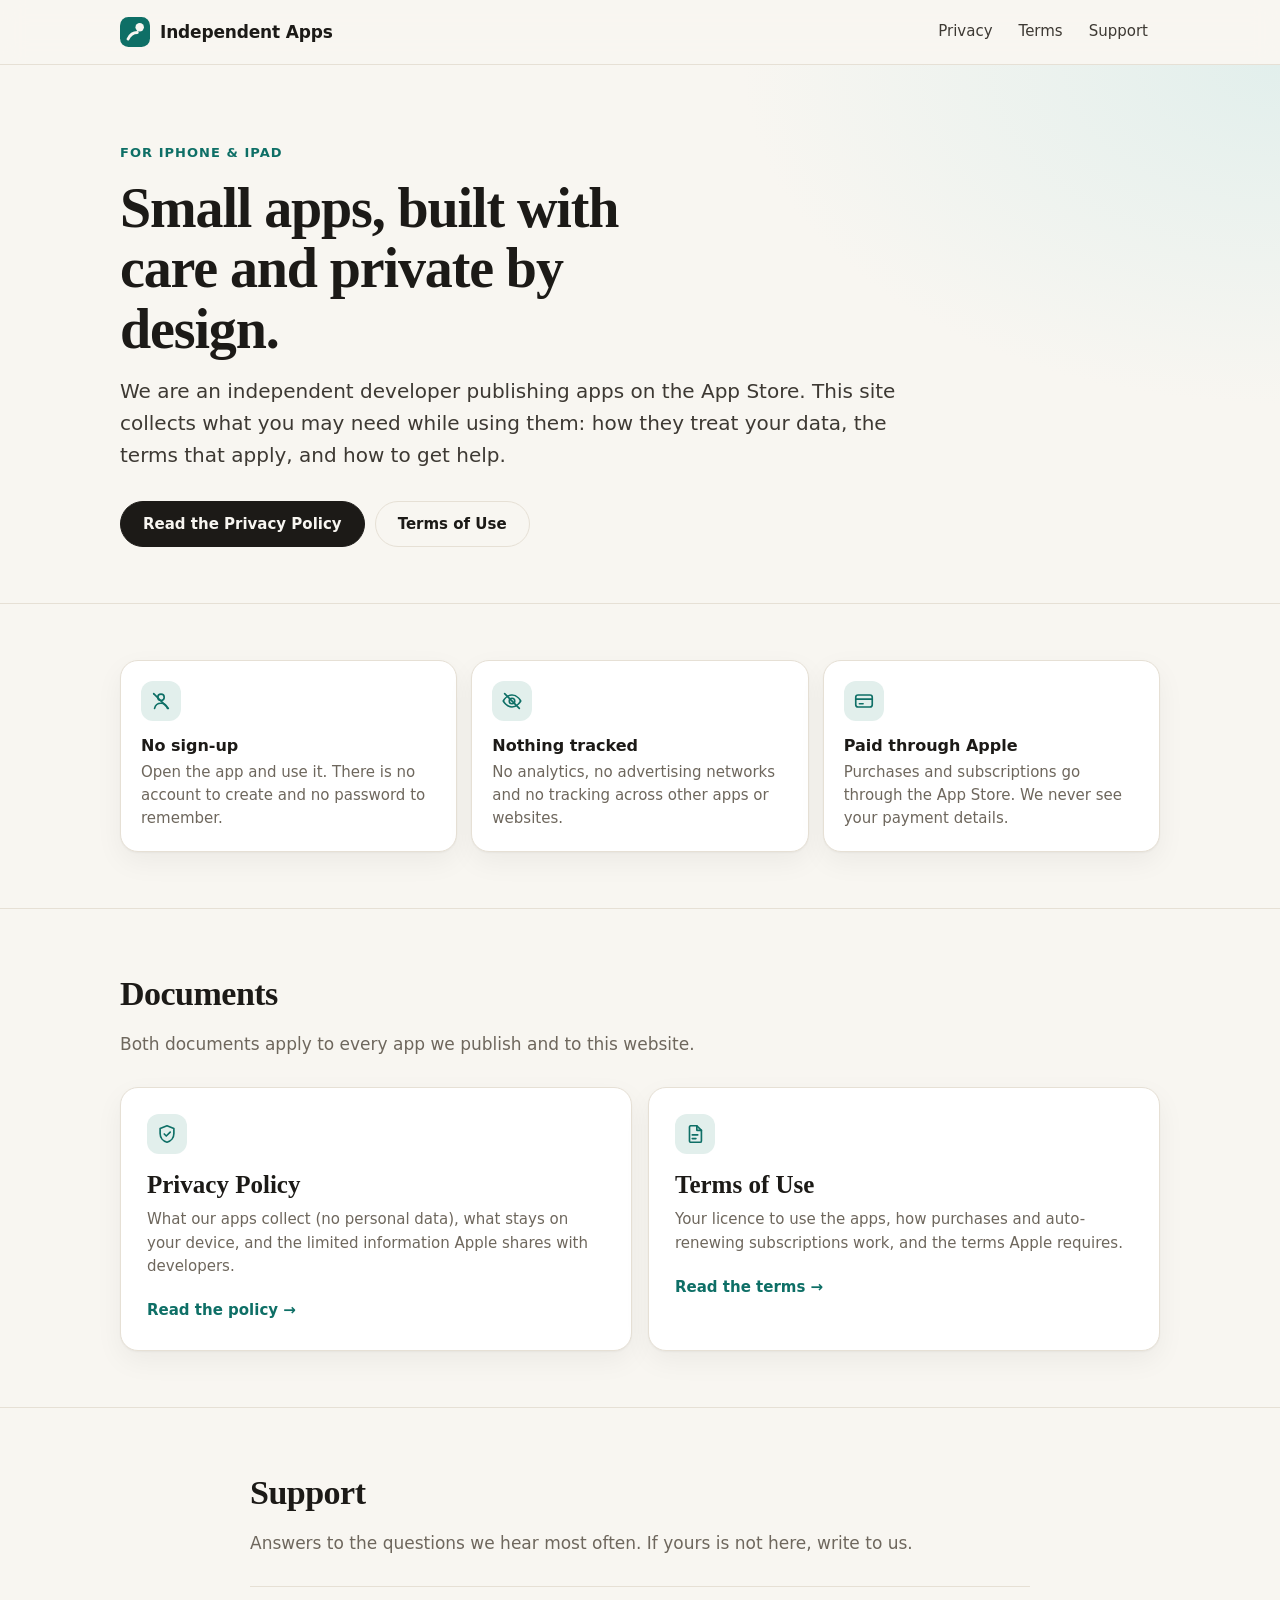
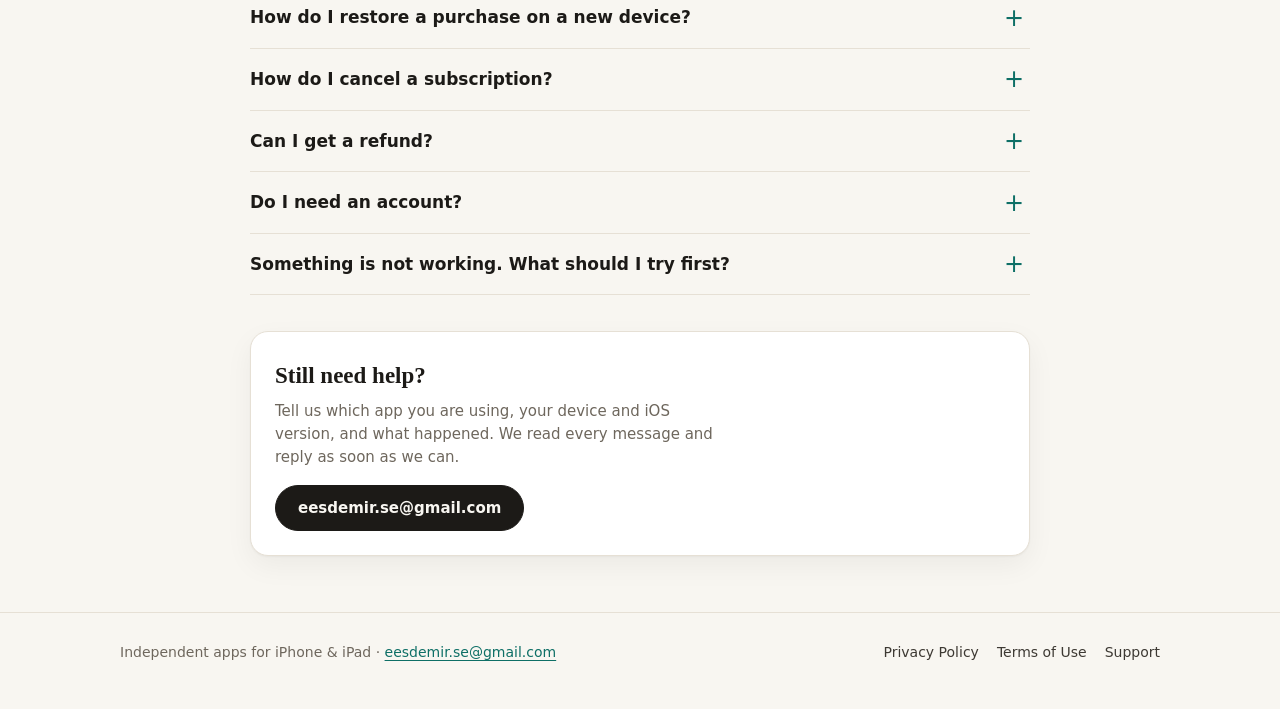
==== index.html @ d42a68b1 "Add Privacy Policy, Terms of Use and support pages Co-Authored-By: Claude Opus 5.5 <noreply@anthropi" ====
<!doctype html>
<html lang="en">
<head>
<meta charset="utf-8">
<meta name="viewport" content="width=device-width, initial-scale=1">
<title>Independent Apps for iPhone and iPad</title>
<meta name="description" content="Privacy Policy, Terms of Use and support for the iPhone and iPad apps published by an independent developer.">
<meta name="theme-color" content="#f8f6f1" media="(prefers-color-scheme: light)">
<meta name="theme-color" content="#111312" media="(prefers-color-scheme: dark)">
<link rel="icon" href="/favicon.svg" type="image/svg+xml">
<link rel="stylesheet" href="/style.css">
</head>
<body>
<a class="skip" href="#main">Skip to content</a>

<header class="topbar">
  <div class="container">
    <a class="brand" href="/" aria-label="Independent Apps, home">
      <svg viewBox="0 0 32 32" aria-hidden="true"><rect class="m-bg" width="32" height="32" rx="9"/><circle class="m-fg" cx="21" cy="11" r="4.5"/><path class="m-line" d="M8.5 23.5c2.2-4.6 5.6-7 10-7" fill="none" stroke-width="3" stroke-linecap="round"/></svg>
      <span>Independent Apps</span>
    </a>
    <nav class="menu" aria-label="Main">
      <a href="/privacy/">Privacy</a>
      <a href="/terms/">Terms</a>
      <a href="/#support">Support</a>
    </nav>
  </div>
</header>

<main id="main">
  <section class="hero hero-home">
    <div class="container">
      <span class="eyebrow">For iPhone &amp; iPad</span>
      <h1>Small apps, built with care and private by design.</h1>
      <p class="lede">We are an independent developer publishing apps on the App Store. This site collects what you may need while using them: how they treat your data, the terms that apply, and how to get help.</p>
      <div class="actions">
        <a class="btn" href="/privacy/">Read the Privacy Policy</a>
        <a class="btn ghost" href="/terms/">Terms of Use</a>
      </div>
    </div>
  </section>

  <section class="band" aria-label="How our apps work">
    <div class="container">
      <div class="glance">
        <div class="tile">
          <div class="icon"><svg viewBox="0 0 24 24" aria-hidden="true"><circle cx="12" cy="8" r="3.5"/><path d="M5 20c.8-3.6 3.6-5.5 7-5.5s6.2 1.9 7 5.5"/><path d="M4 4l16 16"/></svg></div>
          <h3>No sign-up</h3>
          <p>Open the app and use it. There is no account to create and no password to remember.</p>
        </div>
        <div class="tile">
          <div class="icon"><svg viewBox="0 0 24 24" aria-hidden="true"><path d="M2.5 12S6 5.5 12 5.5 21.5 12 21.5 12 18 18.5 12 18.5 2.5 12 2.5 12z"/><circle cx="12" cy="12" r="3"/><path d="M4 4l16 16"/></svg></div>
          <h3>Nothing tracked</h3>
          <p>No analytics, no advertising networks and no tracking across other apps or websites.</p>
        </div>
        <div class="tile">
          <div class="icon"><svg viewBox="0 0 24 24" aria-hidden="true"><rect x="3" y="5.5" width="18" height="13" rx="2.5"/><path d="M3 10h18"/><path d="M7 15h4"/></svg></div>
          <h3>Paid through Apple</h3>
          <p>Purchases and subscriptions go through the App Store. We never see your payment details.</p>
        </div>
      </div>
    </div>
  </section>

  <section class="band" aria-labelledby="docs-title">
    <div class="container">
      <h2 class="section-title" id="docs-title">Documents</h2>
      <p class="section-lede">Both documents apply to every app we publish and to this website.</p>
      <div class="doc-links">
        <a class="doc-card" href="/privacy/">
          <span class="icon"><svg viewBox="0 0 24 24" aria-hidden="true"><path d="M12 3l7.5 3v5.5c0 4.6-3.1 8.4-7.5 9.5-4.4-1.1-7.5-4.9-7.5-9.5V6z"/><path d="M9 12l2.2 2.2L15.5 10"/></svg></span>
          <span class="title">Privacy Policy</span>
          <span class="desc">What our apps collect (no personal data), what stays on your device, and the limited information Apple shares with developers.</span>
          <span class="go">Read the policy &rarr;</span>
        </a>
        <a class="doc-card" href="/terms/">
          <span class="icon"><svg viewBox="0 0 24 24" aria-hidden="true"><path d="M7 3h7l5 5v11.5a1.5 1.5 0 0 1-1.5 1.5h-10A1.5 1.5 0 0 1 6 19.5v-15A1.5 1.5 0 0 1 7.5 3z"/><path d="M14 3v5h5"/><path d="M9 13h6"/><path d="M9 17h4"/></svg></span>
          <span class="title">Terms of Use</span>
          <span class="desc">Your licence to use the apps, how purchases and auto-renewing subscriptions work, and the terms Apple requires.</span>
          <span class="go">Read the terms &rarr;</span>
        </a>
      </div>
    </div>
  </section>

  <section class="band" id="support" aria-labelledby="support-title">
    <div class="container narrow">
      <h2 class="section-title" id="support-title">Support</h2>
      <p class="section-lede">Answers to the questions we hear most often. If yours is not here, write to us.</p>

      <div class="faq">
        <details>
          <summary>How do I restore a purchase on a new device?</summary>
          <p>Sign in with the same Apple Account you used for the purchase, open the app and tap <strong>Restore Purchases</strong>. You will find it on the upgrade screen or in the app&rsquo;s settings. Purchases belong to your Apple Account, not to a single device, so you can restore them whenever you need to.</p>
        </details>
        <details>
          <summary>How do I cancel a subscription?</summary>
          <p>On your iPhone or iPad, open <strong>Settings</strong>, tap your name, then <strong>Subscriptions</strong>. Choose the subscription and tap <strong>Cancel Subscription</strong>. To avoid the next charge, cancel at least 24 hours before the current period ends. Deleting the app does not cancel a subscription.</p>
        </details>
        <details>
          <summary>Can I get a refund?</summary>
          <p>Apple processes every payment, so refund requests are decided by Apple too. You can ask for one at <a href="https://reportaproblem.apple.com/" rel="noopener">reportaproblem.apple.com</a>. We cannot issue refunds ourselves, because we never receive your payment.</p>
        </details>
        <details>
          <summary>Do I need an account?</summary>
          <p>No. Our apps do not ask you to sign up or log in, and they do not send what you create to us.</p>
        </details>
        <details>
          <summary>Something is not working. What should I try first?</summary>
          <p>Make sure the app and iOS are up to date, then close the app completely and open it again. If the problem continues, write to us with the details below and we will look into it.</p>
        </details>
      </div>

      <div class="contact">
        <div>
          <h3>Still need help?</h3>
          <p>Tell us which app you are using, your device and iOS version, and what happened. We read every message and reply as soon as we can.</p>
        </div>
        <a class="btn" href="mailto:eesdemir.se@gmail.com">eesdemir.se@gmail.com</a>
      </div>
    </div>
  </section>
</main>

<footer class="footer">
  <div class="container">
    <p>Independent apps for iPhone &amp; iPad &middot; <a href="mailto:eesdemir.se@gmail.com">eesdemir.se@gmail.com</a></p>
    <nav aria-label="Footer">
      <a href="/privacy/">Privacy Policy</a>
      <a href="/terms/">Terms of Use</a>
      <a href="/#support">Support</a>
    </nav>
  </div>
</footer>
</body>
</html>
---- style.css ----
:root {
  --paper: #f8f6f1;
  --card: #ffffff;
  --ink: #1c1a17;
  --ink-soft: #3d3933;
  --muted: #6e675d;
  --rule: #e6e0d5;
  --accent: #0e6f66;
  --accent-ink: #ffffff;
  --accent-soft: #e2efec;
  --shadow: 0 1px 2px rgb(28 26 23 / 0.04), 0 10px 28px rgb(28 26 23 / 0.05);
  --serif: ui-serif, "New York", "Iowan Old Style", "Palatino Linotype", Georgia, serif;
  --sans: system-ui, -apple-system, BlinkMacSystemFont, "Segoe UI", Roboto, "Helvetica Neue", Arial, sans-serif;
  --radius: 18px;
  color-scheme: light dark;
}

@media (prefers-color-scheme: dark) {
  :root {
    --paper: #111312;
    --card: #191c1b;
    --ink: #ede9e2;
    --ink-soft: #d3cec5;
    --muted: #a29b90;
    --rule: #2b2f2d;
    --accent: #5cc8b8;
    --accent-ink: #0b1513;
    --accent-soft: #17302c;
    --shadow: none;
  }
}

*, *::before, *::after { box-sizing: border-box; }

html {
  -webkit-text-size-adjust: 100%;
  scroll-padding-top: 88px;
}

body {
  margin: 0;
  background: var(--paper);
  color: var(--ink);
  font: 17px/1.7 var(--sans);
  -webkit-font-smoothing: antialiased;
  text-rendering: optimizeLegibility;
}

a {
  color: var(--accent);
  text-underline-offset: 3px;
  text-decoration-thickness: 1px;
}
a:hover { text-decoration-thickness: 2px; }

:focus-visible {
  outline: 2px solid var(--accent);
  outline-offset: 3px;
  border-radius: 6px;
}

.container {
  max-width: 1080px;
  margin: 0 auto;
  padding: 0 20px;
}
.container.narrow { max-width: 820px; }

.skip {
  position: absolute;
  left: 12px;
  top: -60px;
  z-index: 20;
  padding: 10px 16px;
  border-radius: 999px;
  background: var(--ink);
  color: var(--paper);
  font-weight: 600;
  text-decoration: none;
}
.skip:focus { top: 12px; }

/* Top bar */

.topbar {
  position: sticky;
  top: 0;
  z-index: 10;
  background: color-mix(in srgb, var(--paper) 86%, transparent);
  -webkit-backdrop-filter: saturate(1.4) blur(12px);
  backdrop-filter: saturate(1.4) blur(12px);
  border-bottom: 1px solid var(--rule);
}

.topbar .container {
  display: flex;
  align-items: center;
  justify-content: space-between;
  gap: 12px;
  min-height: 64px;
}

.brand {
  display: inline-flex;
  align-items: center;
  gap: 10px;
  color: var(--ink);
  font-weight: 650;
  letter-spacing: -0.01em;
  text-decoration: none;
}
.brand svg { width: 30px; height: 30px; flex: none; }
.brand .m-bg { fill: var(--accent); }
.brand .m-fg { fill: var(--paper); }
.brand .m-line { stroke: var(--paper); }

.menu { display: flex; gap: 2px; }

.menu a {
  padding: 7px 12px;
  border-radius: 999px;
  color: var(--ink-soft);
  font-size: 15px;
  text-decoration: none;
}
.menu a:hover { background: var(--accent-soft); color: var(--ink); }
.menu a[aria-current="page"] { background: var(--ink); color: var(--paper); }

/* Hero */

.hero {
  padding: 56px 0 36px;
  border-bottom: 1px solid var(--rule);
}

.hero-home {
  padding: 72px 0 56px;
  background: radial-gradient(60% 90% at 100% 0%, var(--accent-soft), transparent 70%);
}

.eyebrow {
  display: inline-block;
  color: var(--accent);
  font-size: 13px;
  font-weight: 650;
  letter-spacing: 0.08em;
  text-transform: uppercase;
}

h1 {
  max-width: 18ch;
  margin: 12px 0 16px;
  font-family: var(--serif);
  font-size: clamp(36px, 6vw, 56px);
  font-weight: 600;
  line-height: 1.08;
  letter-spacing: -0.02em;
}

.lede {
  max-width: 62ch;
  margin: 0;
  color: var(--ink-soft);
  font-size: clamp(18px, 2.2vw, 20px);
  line-height: 1.6;
}

.chips {
  display: flex;
  flex-wrap: wrap;
  gap: 8px;
  margin: 24px 0 0;
  padding: 0;
  list-style: none;
}

.chips li {
  padding: 5px 12px;
  border: 1px solid var(--rule);
  border-radius: 999px;
  background: var(--card);
  color: var(--ink-soft);
  font-size: 14px;
}

.actions {
  display: flex;
  flex-wrap: wrap;
  gap: 10px;
  margin-top: 30px;
}

.btn {
  display: inline-flex;
  align-items: center;
  justify-content: center;
  min-height: 46px;
  padding: 0 22px;
  border: 1px solid var(--ink);
  border-radius: 999px;
  background: var(--ink);
  color: var(--paper);
  font-size: 15px;
  font-weight: 600;
  text-decoration: none;
}
.btn:hover { border-color: var(--accent); background: var(--accent); color: var(--accent-ink); }
.btn.ghost { border-color: var(--rule); background: transparent; color: var(--ink); }
.btn.ghost:hover { border-color: var(--ink); }

/* Tiles */

.glance {
  display: grid;
  grid-template-columns: repeat(auto-fit, minmax(220px, 1fr));
  gap: 14px;
}
.hero .glance { margin-top: 36px; }

.tile {
  padding: 20px;
  border: 1px solid var(--rule);
  border-radius: var(--radius);
  background: var(--card);
  box-shadow: var(--shadow);
}

.icon {
  display: grid;
  place-items: center;
  width: 40px;
  height: 40px;
  border-radius: 12px;
  background: var(--accent-soft);
  color: var(--accent);
}
.icon svg {
  width: 22px;
  height: 22px;
  fill: none;
  stroke: currentColor;
  stroke-width: 1.8;
  stroke-linecap: round;
  stroke-linejoin: round;
}

.tile .icon { margin-bottom: 14px; }
.tile h3 { margin: 0 0 4px; font-size: 16px; line-height: 1.35; }
.tile p { margin: 0; color: var(--muted); font-size: 15px; line-height: 1.55; }

/* Home sections */

.band { padding: 56px 0; }
.band + .band { border-top: 1px solid var(--rule); }

.section-title {
  margin: 0 0 8px;
  font-family: var(--serif);
  font-size: clamp(28px, 4vw, 34px);
  font-weight: 600;
  letter-spacing: -0.015em;
}

.section-lede { margin: 0 0 28px; color: var(--muted); }

.doc-links {
  display: grid;
  grid-template-columns: repeat(auto-fit, minmax(280px, 1fr));
  gap: 16px;
  margin-top: 24px;
}

.doc-card {
  display: flex;
  flex-direction: column;
  gap: 8px;
  padding: 26px;
  border: 1px solid var(--rule);
  border-radius: var(--radius);
  background: var(--card);
  box-shadow: var(--shadow);
  color: var(--ink);
  text-decoration: none;
  transition: transform 0.15s ease, border-color 0.15s ease;
}
.doc-card:hover { transform: translateY(-2px); border-color: var(--accent); }
.doc-card .icon { margin-bottom: 8px; }
.doc-card .title { font-family: var(--serif); font-size: 25px; font-weight: 600; line-height: 1.2; }
.doc-card .desc { color: var(--muted); font-size: 15px; line-height: 1.55; }
.doc-card .go { margin-top: 12px; color: var(--accent); font-size: 15px; font-weight: 600; }

.faq { margin: 0; border-top: 1px solid var(--rule); }
.faq details { border-bottom: 1px solid var(--rule); }

.faq summary {
  position: relative;
  padding: 18px 44px 18px 0;
  font-weight: 600;
  line-height: 1.45;
  list-style: none;
  cursor: pointer;
}
.faq summary::-webkit-details-marker { display: none; }
.faq summary::after {
  content: "+";
  position: absolute;
  right: 6px;
  top: 50%;
  color: var(--accent);
  font-size: 24px;
  font-weight: 400;
  line-height: 1;
  transform: translateY(-50%);
  transition: transform 0.2s ease;
}
.faq details[open] summary::after { transform: translateY(-50%) rotate(45deg); }
.faq details p { margin: 0 0 18px; color: var(--ink-soft); }

.contact {
  display: flex;
  flex-wrap: wrap;
  align-items: center;
  justify-content: space-between;
  gap: 16px 24px;
  margin-top: 36px;
  padding: 24px;
  border: 1px solid var(--rule);
  border-radius: var(--radius);
  background: var(--card);
  box-shadow: var(--shadow);
}
.contact h3 { margin: 0 0 4px; font-family: var(--serif); font-size: 23px; font-weight: 600; }
.contact p { max-width: 48ch; margin: 0; color: var(--muted); font-size: 15px; line-height: 1.55; }

/* Legal documents */

.doc {
  display: grid;
  grid-template-columns: minmax(0, 1fr);
  gap: 32px;
  padding: 40px 0 88px;
}

.toc details {
  border: 1px solid var(--rule);
  border-radius: 14px;
  background: var(--card);
}

.toc summary {
  display: flex;
  align-items: center;
  justify-content: space-between;
  padding: 14px 16px;
  font-size: 15px;
  font-weight: 600;
  list-style: none;
  cursor: pointer;
}
.toc summary::-webkit-details-marker { display: none; }
.toc summary::after {
  content: "";
  width: 8px;
  height: 8px;
  border-right: 2px solid var(--muted);
  border-bottom: 2px solid var(--muted);
  transform: translateY(-2px) rotate(45deg);
  transition: transform 0.2s ease;
}
.toc details[open] summary::after { transform: translateY(2px) rotate(-135deg); }

.toc ol {
  margin: 0;
  padding: 0 8px 12px;
  list-style: none;
  counter-reset: toc;
}
.toc li { counter-increment: toc; }

.toc a {
  display: flex;
  gap: 10px;
  padding: 6px 8px;
  border-radius: 8px;
  color: var(--ink-soft);
  font-size: 14px;
  line-height: 1.4;
  text-decoration: none;
}
.toc a::before {
  content: counter(toc, decimal-leading-zero);
  padding-top: 1px;
  color: var(--muted);
  font-size: 12px;
  font-variant-numeric: tabular-nums;
}
.toc a:hover { background: var(--accent-soft); color: var(--ink); }
.toc a[aria-current] { background: var(--accent-soft); color: var(--accent); font-weight: 600; }
.toc a[aria-current]::before { color: var(--accent); }

@media (min-width: 960px) {
  .doc {
    grid-template-columns: 240px minmax(0, 1fr);
    gap: 64px;
    padding-top: 48px;
  }

  .toc {
    position: sticky;
    top: 88px;
    align-self: start;
    max-height: calc(100vh - 112px);
    overflow-y: auto;
  }

  .toc details { border: 0; background: none; }

  .toc summary {
    padding: 0 8px 10px;
    color: var(--muted);
    font-size: 12px;
    letter-spacing: 0.08em;
    text-transform: uppercase;
    pointer-events: none;
  }
  .toc summary::after { display: none; }
  .toc ol { padding: 0; }
}

.prose { max-width: 70ch; counter-reset: sec; }

.prose section { counter-increment: sec; }
.prose section + section {
  margin-top: 40px;
  padding-top: 40px;
  border-top: 1px solid var(--rule);
}

.prose h2 {
  display: flex;
  align-items: center;
  gap: 12px;
  margin: 0 0 14px;
  font-family: var(--serif);
  font-size: clamp(24px, 3vw, 28px);
  font-weight: 600;
  line-height: 1.25;
  letter-spacing: -0.01em;
}
.prose h2::before {
  content: counter(sec, decimal-leading-zero);
  flex: none;
  padding: 3px 10px;
  border-radius: 999px;
  background: var(--accent-soft);
  color: var(--accent);
  font-family: var(--sans);
  font-size: 13px;
  font-weight: 650;
  letter-spacing: 0;
  font-variant-numeric: tabular-nums;
}

.prose h3 { margin: 24px 0 6px; font-size: 17px; }
.prose p { margin: 0 0 14px; }

.prose ul { margin: 0 0 14px; padding: 0; list-style: none; }
.prose ul li { position: relative; margin: 8px 0; padding-left: 22px; }
.prose ul li::before {
  content: "";
  position: absolute;
  left: 4px;
  top: 0.72em;
  width: 7px;
  height: 7px;
  border-radius: 50%;
  background: var(--accent);
}

.note {
  margin: 18px 0;
  padding: 16px 18px;
  border-left: 3px solid var(--accent);
  border-radius: 0 12px 12px 0;
  background: var(--accent-soft);
}
.note p:last-child { margin-bottom: 0; }

.features { display: grid; gap: 10px; margin: 20px 0; }

.feature {
  display: grid;
  grid-template-columns: 40px minmax(0, 1fr);
  gap: 14px;
  align-items: start;
  padding: 16px;
  border: 1px solid var(--rule);
  border-radius: 14px;
  background: var(--card);
}
.feature h3 { margin: 0 0 2px; font-size: 16px; }
.feature p { margin: 0; color: var(--muted); font-size: 15px; line-height: 1.55; }

/* Footer */

.footer {
  padding: 28px 0 44px;
  border-top: 1px solid var(--rule);
  color: var(--muted);
  font-size: 14px;
}
.footer .container {
  display: flex;
  flex-wrap: wrap;
  align-items: center;
  justify-content: space-between;
  gap: 10px 24px;
}
.footer p { margin: 0; }
.footer nav { display: flex; flex-wrap: wrap; gap: 6px 18px; }
.footer nav a { color: var(--ink-soft); text-decoration: none; }
.footer nav a:hover { color: var(--accent); }

@media (max-width: 440px) {
  .brand span { display: none; }
  .menu a { padding: 7px 10px; }
  .hero { padding-top: 40px; }
  .hero-home { padding: 52px 0 44px; }
  .band { padding: 44px 0; }
  .contact .btn { width: 100%; }
}

@media (prefers-reduced-motion: reduce) {
  * { transition: none !important; }
}
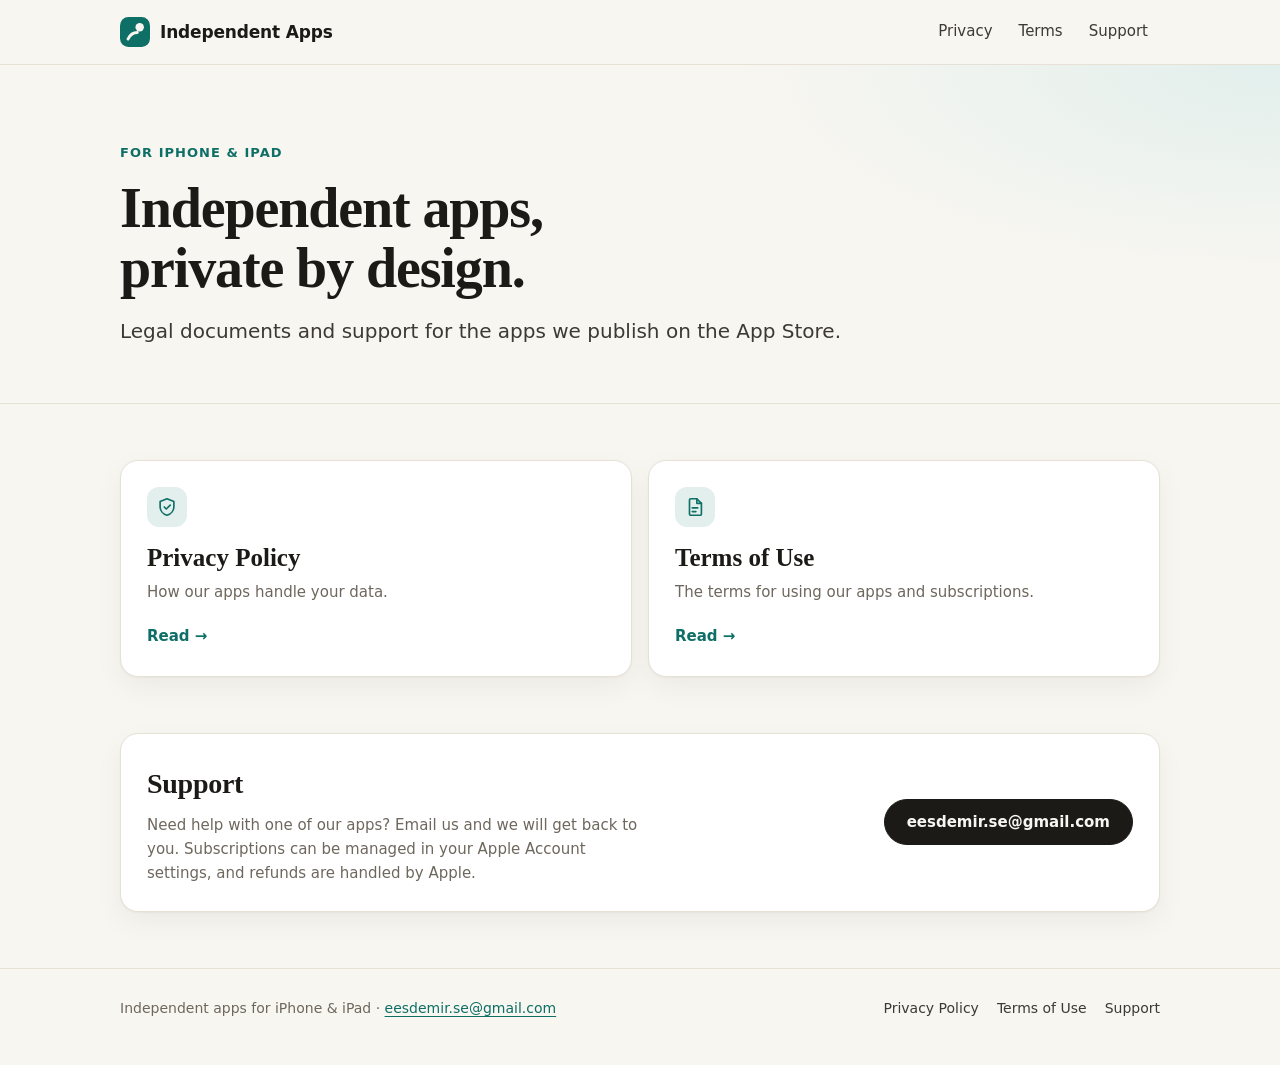
==== commit 9d90ca28: "Shorten Privacy Policy, Terms of Use and home page Co-Authored-By: Claude Opus 5.5 <noreply@anthropi" ====
--- a/index.html
+++ b/index.html
@@ -4,7 +4,7 @@
 <meta charset="utf-8">
 <meta name="viewport" content="width=device-width, initial-scale=1">
 <title>Independent Apps for iPhone and iPad</title>
-<meta name="description" content="Privacy Policy, Terms of Use and support for the iPhone and iPad apps published by an independent developer.">
+<meta name="description" content="Privacy Policy, Terms of Use and support for our iPhone and iPad apps.">
 <meta name="theme-color" content="#f8f6f1" media="(prefers-color-scheme: light)">
 <meta name="theme-color" content="#111312" media="(prefers-color-scheme: dark)">
 <link rel="icon" href="/favicon.svg" type="image/svg+xml">
@@ -31,90 +31,36 @@
   <section class="hero hero-home">
     <div class="container">
       <span class="eyebrow">For iPhone &amp; iPad</span>
-      <h1>Small apps, built with care and private by design.</h1>
-      <p class="lede">We are an independent developer publishing apps on the App Store. This site collects what you may need while using them: how they treat your data, the terms that apply, and how to get help.</p>
-      <div class="actions">
-        <a class="btn" href="/privacy/">Read the Privacy Policy</a>
-        <a class="btn ghost" href="/terms/">Terms of Use</a>
-      </div>
+      <h1>Independent apps, private by design.</h1>
+      <p class="lede">Legal documents and support for the apps we publish on the App Store.</p>
     </div>
   </section>
 
-  <section class="band" aria-label="How our apps work">
+  <section class="band" aria-label="Documents">
     <div class="container">
-      <div class="glance">
-        <div class="tile">
-          <div class="icon"><svg viewBox="0 0 24 24" aria-hidden="true"><circle cx="12" cy="8" r="3.5"/><path d="M5 20c.8-3.6 3.6-5.5 7-5.5s6.2 1.9 7 5.5"/><path d="M4 4l16 16"/></svg></div>
-          <h3>No sign-up</h3>
-          <p>Open the app and use it. There is no account to create and no password to remember.</p>
-        </div>
-        <div class="tile">
-          <div class="icon"><svg viewBox="0 0 24 24" aria-hidden="true"><path d="M2.5 12S6 5.5 12 5.5 21.5 12 21.5 12 18 18.5 12 18.5 2.5 12 2.5 12z"/><circle cx="12" cy="12" r="3"/><path d="M4 4l16 16"/></svg></div>
-          <h3>Nothing tracked</h3>
-          <p>No analytics, no advertising networks and no tracking across other apps or websites.</p>
-        </div>
-        <div class="tile">
-          <div class="icon"><svg viewBox="0 0 24 24" aria-hidden="true"><rect x="3" y="5.5" width="18" height="13" rx="2.5"/><path d="M3 10h18"/><path d="M7 15h4"/></svg></div>
-          <h3>Paid through Apple</h3>
-          <p>Purchases and subscriptions go through the App Store. We never see your payment details.</p>
-        </div>
-      </div>
-    </div>
-  </section>
-
-  <section class="band" aria-labelledby="docs-title">
-    <div class="container">
-      <h2 class="section-title" id="docs-title">Documents</h2>
-      <p class="section-lede">Both documents apply to every app we publish and to this website.</p>
       <div class="doc-links">
         <a class="doc-card" href="/privacy/">
           <span class="icon"><svg viewBox="0 0 24 24" aria-hidden="true"><path d="M12 3l7.5 3v5.5c0 4.6-3.1 8.4-7.5 9.5-4.4-1.1-7.5-4.9-7.5-9.5V6z"/><path d="M9 12l2.2 2.2L15.5 10"/></svg></span>
           <span class="title">Privacy Policy</span>
-          <span class="desc">What our apps collect (no personal data), what stays on your device, and the limited information Apple shares with developers.</span>
-          <span class="go">Read the policy &rarr;</span>
+          <span class="desc">How our apps handle your data.</span>
+          <span class="go">Read &rarr;</span>
         </a>
         <a class="doc-card" href="/terms/">
           <span class="icon"><svg viewBox="0 0 24 24" aria-hidden="true"><path d="M7 3h7l5 5v11.5a1.5 1.5 0 0 1-1.5 1.5h-10A1.5 1.5 0 0 1 6 19.5v-15A1.5 1.5 0 0 1 7.5 3z"/><path d="M14 3v5h5"/><path d="M9 13h6"/><path d="M9 17h4"/></svg></span>
           <span class="title">Terms of Use</span>
-          <span class="desc">Your licence to use the apps, how purchases and auto-renewing subscriptions work, and the terms Apple requires.</span>
-          <span class="go">Read the terms &rarr;</span>
+          <span class="desc">The terms for using our apps and subscriptions.</span>
+          <span class="go">Read &rarr;</span>
         </a>
       </div>
     </div>
   </section>
 
   <section class="band" id="support" aria-labelledby="support-title">
-    <div class="container narrow">
-      <h2 class="section-title" id="support-title">Support</h2>
-      <p class="section-lede">Answers to the questions we hear most often. If yours is not here, write to us.</p>
-
-      <div class="faq">
-        <details>
-          <summary>How do I restore a purchase on a new device?</summary>
-          <p>Sign in with the same Apple Account you used for the purchase, open the app and tap <strong>Restore Purchases</strong>. You will find it on the upgrade screen or in the app&rsquo;s settings. Purchases belong to your Apple Account, not to a single device, so you can restore them whenever you need to.</p>
-        </details>
-        <details>
-          <summary>How do I cancel a subscription?</summary>
-          <p>On your iPhone or iPad, open <strong>Settings</strong>, tap your name, then <strong>Subscriptions</strong>. Choose the subscription and tap <strong>Cancel Subscription</strong>. To avoid the next charge, cancel at least 24 hours before the current period ends. Deleting the app does not cancel a subscription.</p>
-        </details>
-        <details>
-          <summary>Can I get a refund?</summary>
-          <p>Apple processes every payment, so refund requests are decided by Apple too. You can ask for one at <a href="https://reportaproblem.apple.com/" rel="noopener">reportaproblem.apple.com</a>. We cannot issue refunds ourselves, because we never receive your payment.</p>
-        </details>
-        <details>
-          <summary>Do I need an account?</summary>
-          <p>No. Our apps do not ask you to sign up or log in, and they do not send what you create to us.</p>
-        </details>
-        <details>
-          <summary>Something is not working. What should I try first?</summary>
-          <p>Make sure the app and iOS are up to date, then close the app completely and open it again. If the problem continues, write to us with the details below and we will look into it.</p>
-        </details>
-      </div>
-
+    <div class="container">
       <div class="contact">
         <div>
-          <h3>Still need help?</h3>
-          <p>Tell us which app you are using, your device and iOS version, and what happened. We read every message and reply as soon as we can.</p>
+          <h2 id="support-title">Support</h2>
+          <p>Need help with one of our apps? Email us and we will get back to you. Subscriptions can be managed in your Apple Account settings, and refunds are handled by Apple.</p>
         </div>
         <a class="btn" href="mailto:eesdemir.se@gmail.com">eesdemir.se@gmail.com</a>
       </div>
--- a/style.css
+++ b/style.css
@@ -208,22 +208,7 @@
 .btn.ghost { border-color: var(--rule); background: transparent; color: var(--ink); }
 .btn.ghost:hover { border-color: var(--ink); }
 
-/* Tiles */
-
-.glance {
-  display: grid;
-  grid-template-columns: repeat(auto-fit, minmax(220px, 1fr));
-  gap: 14px;
-}
-.hero .glance { margin-top: 36px; }
-
-.tile {
-  padding: 20px;
-  border: 1px solid var(--rule);
-  border-radius: var(--radius);
-  background: var(--card);
-  box-shadow: var(--shadow);
-}
+/* Icons */
 
 .icon {
   display: grid;
@@ -244,30 +229,15 @@
   stroke-linejoin: round;
 }
 
-.tile .icon { margin-bottom: 14px; }
-.tile h3 { margin: 0 0 4px; font-size: 16px; line-height: 1.35; }
-.tile p { margin: 0; color: var(--muted); font-size: 15px; line-height: 1.55; }
-
 /* Home sections */
 
 .band { padding: 56px 0; }
-.band + .band { border-top: 1px solid var(--rule); }
-
-.section-title {
-  margin: 0 0 8px;
-  font-family: var(--serif);
-  font-size: clamp(28px, 4vw, 34px);
-  font-weight: 600;
-  letter-spacing: -0.015em;
-}
-
-.section-lede { margin: 0 0 28px; color: var(--muted); }
+.band + .band { padding-top: 0; }
 
 .doc-links {
   display: grid;
   grid-template-columns: repeat(auto-fit, minmax(280px, 1fr));
   gap: 16px;
-  margin-top: 24px;
 }
 
 .doc-card {
@@ -289,150 +259,31 @@
 .doc-card .desc { color: var(--muted); font-size: 15px; line-height: 1.55; }
 .doc-card .go { margin-top: 12px; color: var(--accent); font-size: 15px; font-weight: 600; }
 
-.faq { margin: 0; border-top: 1px solid var(--rule); }
-.faq details { border-bottom: 1px solid var(--rule); }
-
-.faq summary {
-  position: relative;
-  padding: 18px 44px 18px 0;
-  font-weight: 600;
-  line-height: 1.45;
-  list-style: none;
-  cursor: pointer;
-}
-.faq summary::-webkit-details-marker { display: none; }
-.faq summary::after {
-  content: "+";
-  position: absolute;
-  right: 6px;
-  top: 50%;
-  color: var(--accent);
-  font-size: 24px;
-  font-weight: 400;
-  line-height: 1;
-  transform: translateY(-50%);
-  transition: transform 0.2s ease;
-}
-.faq details[open] summary::after { transform: translateY(-50%) rotate(45deg); }
-.faq details p { margin: 0 0 18px; color: var(--ink-soft); }
-
 .contact {
   display: flex;
   flex-wrap: wrap;
   align-items: center;
   justify-content: space-between;
   gap: 16px 24px;
-  margin-top: 36px;
-  padding: 24px;
+  padding: 26px;
   border: 1px solid var(--rule);
   border-radius: var(--radius);
   background: var(--card);
   box-shadow: var(--shadow);
 }
-.contact h3 { margin: 0 0 4px; font-family: var(--serif); font-size: 23px; font-weight: 600; }
-.contact p { max-width: 48ch; margin: 0; color: var(--muted); font-size: 15px; line-height: 1.55; }
+.contact h2 { margin: 0 0 6px; font-family: var(--serif); font-size: 28px; font-weight: 600; letter-spacing: -0.01em; }
+.contact p { max-width: 52ch; margin: 0; color: var(--muted); font-size: 15px; line-height: 1.6; }
 
 /* Legal documents */
 
-.doc {
-  display: grid;
-  grid-template-columns: minmax(0, 1fr);
-  gap: 32px;
-  padding: 40px 0 88px;
-}
-
-.toc details {
-  border: 1px solid var(--rule);
-  border-radius: 14px;
-  background: var(--card);
-}
-
-.toc summary {
-  display: flex;
-  align-items: center;
-  justify-content: space-between;
-  padding: 14px 16px;
-  font-size: 15px;
-  font-weight: 600;
-  list-style: none;
-  cursor: pointer;
-}
-.toc summary::-webkit-details-marker { display: none; }
-.toc summary::after {
-  content: "";
-  width: 8px;
-  height: 8px;
-  border-right: 2px solid var(--muted);
-  border-bottom: 2px solid var(--muted);
-  transform: translateY(-2px) rotate(45deg);
-  transition: transform 0.2s ease;
-}
-.toc details[open] summary::after { transform: translateY(2px) rotate(-135deg); }
-
-.toc ol {
-  margin: 0;
-  padding: 0 8px 12px;
-  list-style: none;
-  counter-reset: toc;
-}
-.toc li { counter-increment: toc; }
-
-.toc a {
-  display: flex;
-  gap: 10px;
-  padding: 6px 8px;
-  border-radius: 8px;
-  color: var(--ink-soft);
-  font-size: 14px;
-  line-height: 1.4;
-  text-decoration: none;
-}
-.toc a::before {
-  content: counter(toc, decimal-leading-zero);
-  padding-top: 1px;
-  color: var(--muted);
-  font-size: 12px;
-  font-variant-numeric: tabular-nums;
-}
-.toc a:hover { background: var(--accent-soft); color: var(--ink); }
-.toc a[aria-current] { background: var(--accent-soft); color: var(--accent); font-weight: 600; }
-.toc a[aria-current]::before { color: var(--accent); }
-
-@media (min-width: 960px) {
-  .doc {
-    grid-template-columns: 240px minmax(0, 1fr);
-    gap: 64px;
-    padding-top: 48px;
-  }
-
-  .toc {
-    position: sticky;
-    top: 88px;
-    align-self: start;
-    max-height: calc(100vh - 112px);
-    overflow-y: auto;
-  }
-
-  .toc details { border: 0; background: none; }
-
-  .toc summary {
-    padding: 0 8px 10px;
-    color: var(--muted);
-    font-size: 12px;
-    letter-spacing: 0.08em;
-    text-transform: uppercase;
-    pointer-events: none;
-  }
-  .toc summary::after { display: none; }
-  .toc ol { padding: 0; }
-}
+.doc { padding: 40px 0 88px; }
 
 .prose { max-width: 70ch; counter-reset: sec; }
 
 .prose section { counter-increment: sec; }
 .prose section + section {
-  margin-top: 40px;
-  padding-top: 40px;
+  margin-top: 32px;
+  padding-top: 32px;
   border-top: 1px solid var(--rule);
 }
 
@@ -461,10 +312,9 @@
   font-variant-numeric: tabular-nums;
 }
 
-.prose h3 { margin: 24px 0 6px; font-size: 17px; }
-.prose p { margin: 0 0 14px; }
-
-.prose ul { margin: 0 0 14px; padding: 0; list-style: none; }
+.prose p { margin: 0; }
+
+.prose ul { margin: 0; padding: 0; list-style: none; }
 .prose ul li { position: relative; margin: 8px 0; padding-left: 22px; }
 .prose ul li::before {
   content: "";
@@ -477,30 +327,6 @@
   background: var(--accent);
 }
 
-.note {
-  margin: 18px 0;
-  padding: 16px 18px;
-  border-left: 3px solid var(--accent);
-  border-radius: 0 12px 12px 0;
-  background: var(--accent-soft);
-}
-.note p:last-child { margin-bottom: 0; }
-
-.features { display: grid; gap: 10px; margin: 20px 0; }
-
-.feature {
-  display: grid;
-  grid-template-columns: 40px minmax(0, 1fr);
-  gap: 14px;
-  align-items: start;
-  padding: 16px;
-  border: 1px solid var(--rule);
-  border-radius: 14px;
-  background: var(--card);
-}
-.feature h3 { margin: 0 0 2px; font-size: 16px; }
-.feature p { margin: 0; color: var(--muted); font-size: 15px; line-height: 1.55; }
-
 /* Footer */
 
 .footer {
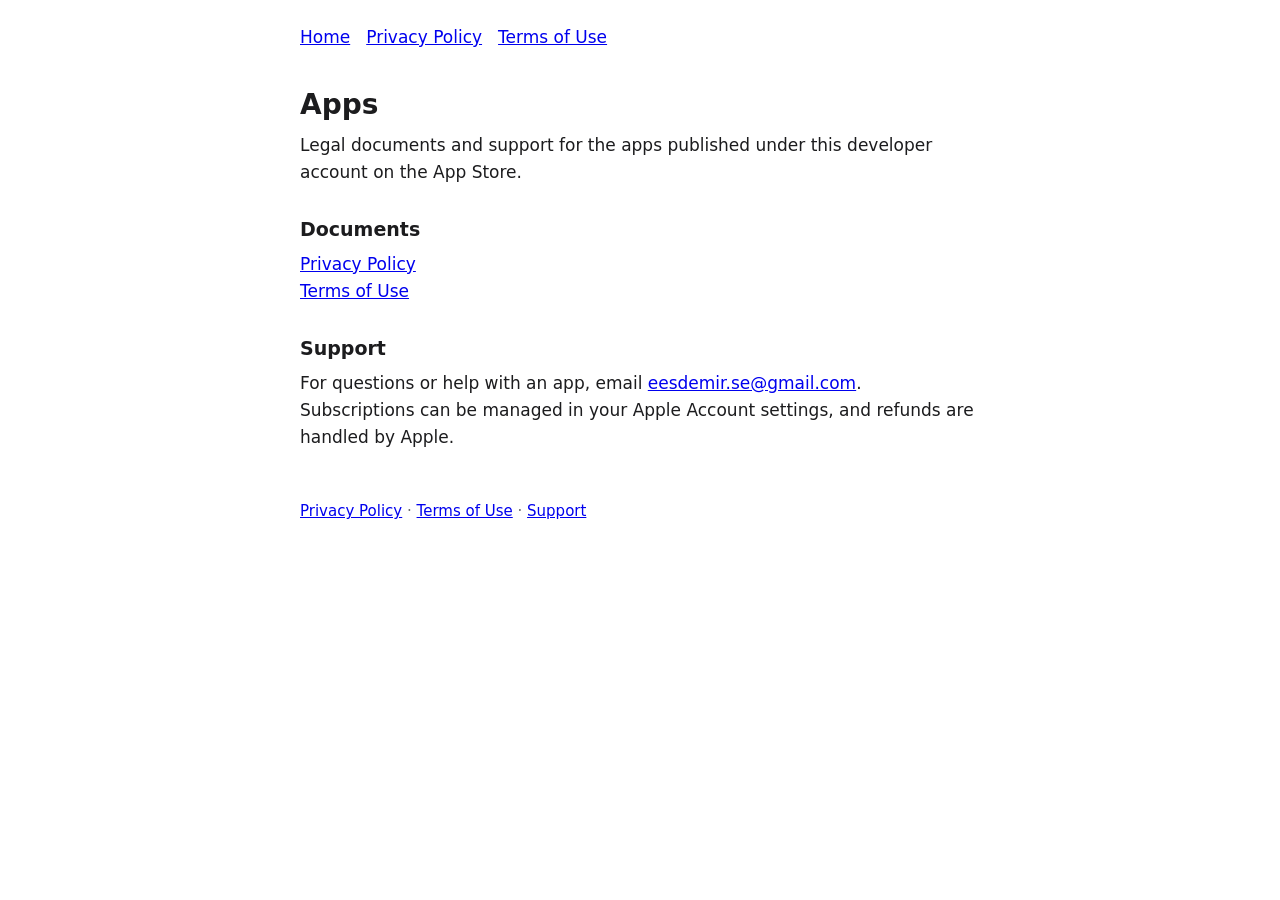
==== commit f4f8f535: "Reduce pages to plain text Co-Authored-By: Claude Fable 5.1 <noreply@anthropic.com>" ====
--- a/index.html
+++ b/index.html
@@ -3,80 +3,22 @@
 <head>
 <meta charset="utf-8">
 <meta name="viewport" content="width=device-width, initial-scale=1">
-<title>Independent Apps for iPhone and iPad</title>
-<meta name="description" content="Privacy Policy, Terms of Use and support for our iPhone and iPad apps.">
-<meta name="theme-color" content="#f8f6f1" media="(prefers-color-scheme: light)">
-<meta name="theme-color" content="#111312" media="(prefers-color-scheme: dark)">
-<link rel="icon" href="/favicon.svg" type="image/svg+xml">
+<title>Apps</title>
+<meta name="description" content="Privacy Policy, Terms of Use and support for our apps.">
 <link rel="stylesheet" href="/style.css">
 </head>
 <body>
-<a class="skip" href="#main">Skip to content</a>
+<nav><a href="/">Home</a><a href="/privacy/">Privacy Policy</a><a href="/terms/">Terms of Use</a></nav>
 
-<header class="topbar">
-  <div class="container">
-    <a class="brand" href="/" aria-label="Independent Apps, home">
-      <svg viewBox="0 0 32 32" aria-hidden="true"><rect class="m-bg" width="32" height="32" rx="9"/><circle class="m-fg" cx="21" cy="11" r="4.5"/><path class="m-line" d="M8.5 23.5c2.2-4.6 5.6-7 10-7" fill="none" stroke-width="3" stroke-linecap="round"/></svg>
-      <span>Independent Apps</span>
-    </a>
-    <nav class="menu" aria-label="Main">
-      <a href="/privacy/">Privacy</a>
-      <a href="/terms/">Terms</a>
-      <a href="/#support">Support</a>
-    </nav>
-  </div>
-</header>
+<h1>Apps</h1>
+<p>Legal documents and support for the apps published under this developer account on the App Store.</p>
 
-<main id="main">
-  <section class="hero hero-home">
-    <div class="container">
-      <span class="eyebrow">For iPhone &amp; iPad</span>
-      <h1>Independent apps, private by design.</h1>
-      <p class="lede">Legal documents and support for the apps we publish on the App Store.</p>
-    </div>
-  </section>
+<h2>Documents</h2>
+<p><a href="/privacy/">Privacy Policy</a><br><a href="/terms/">Terms of Use</a></p>
 
-  <section class="band" aria-label="Documents">
-    <div class="container">
-      <div class="doc-links">
-        <a class="doc-card" href="/privacy/">
-          <span class="icon"><svg viewBox="0 0 24 24" aria-hidden="true"><path d="M12 3l7.5 3v5.5c0 4.6-3.1 8.4-7.5 9.5-4.4-1.1-7.5-4.9-7.5-9.5V6z"/><path d="M9 12l2.2 2.2L15.5 10"/></svg></span>
-          <span class="title">Privacy Policy</span>
-          <span class="desc">How our apps handle your data.</span>
-          <span class="go">Read &rarr;</span>
-        </a>
-        <a class="doc-card" href="/terms/">
-          <span class="icon"><svg viewBox="0 0 24 24" aria-hidden="true"><path d="M7 3h7l5 5v11.5a1.5 1.5 0 0 1-1.5 1.5h-10A1.5 1.5 0 0 1 6 19.5v-15A1.5 1.5 0 0 1 7.5 3z"/><path d="M14 3v5h5"/><path d="M9 13h6"/><path d="M9 17h4"/></svg></span>
-          <span class="title">Terms of Use</span>
-          <span class="desc">The terms for using our apps and subscriptions.</span>
-          <span class="go">Read &rarr;</span>
-        </a>
-      </div>
-    </div>
-  </section>
+<h2 id="support">Support</h2>
+<p>For questions or help with an app, email <a href="mailto:eesdemir.se@gmail.com">eesdemir.se@gmail.com</a>. Subscriptions can be managed in your Apple Account settings, and refunds are handled by Apple.</p>
 
-  <section class="band" id="support" aria-labelledby="support-title">
-    <div class="container">
-      <div class="contact">
-        <div>
-          <h2 id="support-title">Support</h2>
-          <p>Need help with one of our apps? Email us and we will get back to you. Subscriptions can be managed in your Apple Account settings, and refunds are handled by Apple.</p>
-        </div>
-        <a class="btn" href="mailto:eesdemir.se@gmail.com">eesdemir.se@gmail.com</a>
-      </div>
-    </div>
-  </section>
-</main>
-
-<footer class="footer">
-  <div class="container">
-    <p>Independent apps for iPhone &amp; iPad &middot; <a href="mailto:eesdemir.se@gmail.com">eesdemir.se@gmail.com</a></p>
-    <nav aria-label="Footer">
-      <a href="/privacy/">Privacy Policy</a>
-      <a href="/terms/">Terms of Use</a>
-      <a href="/#support">Support</a>
-    </nav>
-  </div>
-</footer>
+<footer><a href="/privacy/">Privacy Policy</a> · <a href="/terms/">Terms of Use</a> · <a href="mailto:eesdemir.se@gmail.com">Support</a></footer>
 </body>
 </html>
--- a/style.css
+++ b/style.css
@@ -1,361 +1,20 @@
-:root {
-  --paper: #f8f6f1;
-  --card: #ffffff;
-  --ink: #1c1a17;
-  --ink-soft: #3d3933;
-  --muted: #6e675d;
-  --rule: #e6e0d5;
-  --accent: #0e6f66;
-  --accent-ink: #ffffff;
-  --accent-soft: #e2efec;
-  --shadow: 0 1px 2px rgb(28 26 23 / 0.04), 0 10px 28px rgb(28 26 23 / 0.05);
-  --serif: ui-serif, "New York", "Iowan Old Style", "Palatino Linotype", Georgia, serif;
-  --sans: system-ui, -apple-system, BlinkMacSystemFont, "Segoe UI", Roboto, "Helvetica Neue", Arial, sans-serif;
-  --radius: 18px;
-  color-scheme: light dark;
+body {
+  max-width: 680px;
+  margin: 0 auto;
+  padding: 24px 16px 48px;
+  font: 17px/1.6 system-ui, -apple-system, "Segoe UI", Roboto, Helvetica, Arial, sans-serif;
+  color: #1c1c1e;
+  background: #fff;
 }
 
 @media (prefers-color-scheme: dark) {
-  :root {
-    --paper: #111312;
-    --card: #191c1b;
-    --ink: #ede9e2;
-    --ink-soft: #d3cec5;
-    --muted: #a29b90;
-    --rule: #2b2f2d;
-    --accent: #5cc8b8;
-    --accent-ink: #0b1513;
-    --accent-soft: #17302c;
-    --shadow: none;
-  }
+  body { color: #e5e5ea; background: #000; }
+  a { color: #6fa8ff; }
 }
 
-*, *::before, *::after { box-sizing: border-box; }
-
-html {
-  -webkit-text-size-adjust: 100%;
-  scroll-padding-top: 88px;
-}
-
-body {
-  margin: 0;
-  background: var(--paper);
-  color: var(--ink);
-  font: 17px/1.7 var(--sans);
-  -webkit-font-smoothing: antialiased;
-  text-rendering: optimizeLegibility;
-}
-
-a {
-  color: var(--accent);
-  text-underline-offset: 3px;
-  text-decoration-thickness: 1px;
-}
-a:hover { text-decoration-thickness: 2px; }
-
-:focus-visible {
-  outline: 2px solid var(--accent);
-  outline-offset: 3px;
-  border-radius: 6px;
-}
-
-.container {
-  max-width: 1080px;
-  margin: 0 auto;
-  padding: 0 20px;
-}
-.container.narrow { max-width: 820px; }
-
-.skip {
-  position: absolute;
-  left: 12px;
-  top: -60px;
-  z-index: 20;
-  padding: 10px 16px;
-  border-radius: 999px;
-  background: var(--ink);
-  color: var(--paper);
-  font-weight: 600;
-  text-decoration: none;
-}
-.skip:focus { top: 12px; }
-
-/* Top bar */
-
-.topbar {
-  position: sticky;
-  top: 0;
-  z-index: 10;
-  background: color-mix(in srgb, var(--paper) 86%, transparent);
-  -webkit-backdrop-filter: saturate(1.4) blur(12px);
-  backdrop-filter: saturate(1.4) blur(12px);
-  border-bottom: 1px solid var(--rule);
-}
-
-.topbar .container {
-  display: flex;
-  align-items: center;
-  justify-content: space-between;
-  gap: 12px;
-  min-height: 64px;
-}
-
-.brand {
-  display: inline-flex;
-  align-items: center;
-  gap: 10px;
-  color: var(--ink);
-  font-weight: 650;
-  letter-spacing: -0.01em;
-  text-decoration: none;
-}
-.brand svg { width: 30px; height: 30px; flex: none; }
-.brand .m-bg { fill: var(--accent); }
-.brand .m-fg { fill: var(--paper); }
-.brand .m-line { stroke: var(--paper); }
-
-.menu { display: flex; gap: 2px; }
-
-.menu a {
-  padding: 7px 12px;
-  border-radius: 999px;
-  color: var(--ink-soft);
-  font-size: 15px;
-  text-decoration: none;
-}
-.menu a:hover { background: var(--accent-soft); color: var(--ink); }
-.menu a[aria-current="page"] { background: var(--ink); color: var(--paper); }
-
-/* Hero */
-
-.hero {
-  padding: 56px 0 36px;
-  border-bottom: 1px solid var(--rule);
-}
-
-.hero-home {
-  padding: 72px 0 56px;
-  background: radial-gradient(60% 90% at 100% 0%, var(--accent-soft), transparent 70%);
-}
-
-.eyebrow {
-  display: inline-block;
-  color: var(--accent);
-  font-size: 13px;
-  font-weight: 650;
-  letter-spacing: 0.08em;
-  text-transform: uppercase;
-}
-
-h1 {
-  max-width: 18ch;
-  margin: 12px 0 16px;
-  font-family: var(--serif);
-  font-size: clamp(36px, 6vw, 56px);
-  font-weight: 600;
-  line-height: 1.08;
-  letter-spacing: -0.02em;
-}
-
-.lede {
-  max-width: 62ch;
-  margin: 0;
-  color: var(--ink-soft);
-  font-size: clamp(18px, 2.2vw, 20px);
-  line-height: 1.6;
-}
-
-.chips {
-  display: flex;
-  flex-wrap: wrap;
-  gap: 8px;
-  margin: 24px 0 0;
-  padding: 0;
-  list-style: none;
-}
-
-.chips li {
-  padding: 5px 12px;
-  border: 1px solid var(--rule);
-  border-radius: 999px;
-  background: var(--card);
-  color: var(--ink-soft);
-  font-size: 14px;
-}
-
-.actions {
-  display: flex;
-  flex-wrap: wrap;
-  gap: 10px;
-  margin-top: 30px;
-}
-
-.btn {
-  display: inline-flex;
-  align-items: center;
-  justify-content: center;
-  min-height: 46px;
-  padding: 0 22px;
-  border: 1px solid var(--ink);
-  border-radius: 999px;
-  background: var(--ink);
-  color: var(--paper);
-  font-size: 15px;
-  font-weight: 600;
-  text-decoration: none;
-}
-.btn:hover { border-color: var(--accent); background: var(--accent); color: var(--accent-ink); }
-.btn.ghost { border-color: var(--rule); background: transparent; color: var(--ink); }
-.btn.ghost:hover { border-color: var(--ink); }
-
-/* Icons */
-
-.icon {
-  display: grid;
-  place-items: center;
-  width: 40px;
-  height: 40px;
-  border-radius: 12px;
-  background: var(--accent-soft);
-  color: var(--accent);
-}
-.icon svg {
-  width: 22px;
-  height: 22px;
-  fill: none;
-  stroke: currentColor;
-  stroke-width: 1.8;
-  stroke-linecap: round;
-  stroke-linejoin: round;
-}
-
-/* Home sections */
-
-.band { padding: 56px 0; }
-.band + .band { padding-top: 0; }
-
-.doc-links {
-  display: grid;
-  grid-template-columns: repeat(auto-fit, minmax(280px, 1fr));
-  gap: 16px;
-}
-
-.doc-card {
-  display: flex;
-  flex-direction: column;
-  gap: 8px;
-  padding: 26px;
-  border: 1px solid var(--rule);
-  border-radius: var(--radius);
-  background: var(--card);
-  box-shadow: var(--shadow);
-  color: var(--ink);
-  text-decoration: none;
-  transition: transform 0.15s ease, border-color 0.15s ease;
-}
-.doc-card:hover { transform: translateY(-2px); border-color: var(--accent); }
-.doc-card .icon { margin-bottom: 8px; }
-.doc-card .title { font-family: var(--serif); font-size: 25px; font-weight: 600; line-height: 1.2; }
-.doc-card .desc { color: var(--muted); font-size: 15px; line-height: 1.55; }
-.doc-card .go { margin-top: 12px; color: var(--accent); font-size: 15px; font-weight: 600; }
-
-.contact {
-  display: flex;
-  flex-wrap: wrap;
-  align-items: center;
-  justify-content: space-between;
-  gap: 16px 24px;
-  padding: 26px;
-  border: 1px solid var(--rule);
-  border-radius: var(--radius);
-  background: var(--card);
-  box-shadow: var(--shadow);
-}
-.contact h2 { margin: 0 0 6px; font-family: var(--serif); font-size: 28px; font-weight: 600; letter-spacing: -0.01em; }
-.contact p { max-width: 52ch; margin: 0; color: var(--muted); font-size: 15px; line-height: 1.6; }
-
-/* Legal documents */
-
-.doc { padding: 40px 0 88px; }
-
-.prose { max-width: 70ch; counter-reset: sec; }
-
-.prose section { counter-increment: sec; }
-.prose section + section {
-  margin-top: 32px;
-  padding-top: 32px;
-  border-top: 1px solid var(--rule);
-}
-
-.prose h2 {
-  display: flex;
-  align-items: center;
-  gap: 12px;
-  margin: 0 0 14px;
-  font-family: var(--serif);
-  font-size: clamp(24px, 3vw, 28px);
-  font-weight: 600;
-  line-height: 1.25;
-  letter-spacing: -0.01em;
-}
-.prose h2::before {
-  content: counter(sec, decimal-leading-zero);
-  flex: none;
-  padding: 3px 10px;
-  border-radius: 999px;
-  background: var(--accent-soft);
-  color: var(--accent);
-  font-family: var(--sans);
-  font-size: 13px;
-  font-weight: 650;
-  letter-spacing: 0;
-  font-variant-numeric: tabular-nums;
-}
-
-.prose p { margin: 0; }
-
-.prose ul { margin: 0; padding: 0; list-style: none; }
-.prose ul li { position: relative; margin: 8px 0; padding-left: 22px; }
-.prose ul li::before {
-  content: "";
-  position: absolute;
-  left: 4px;
-  top: 0.72em;
-  width: 7px;
-  height: 7px;
-  border-radius: 50%;
-  background: var(--accent);
-}
-
-/* Footer */
-
-.footer {
-  padding: 28px 0 44px;
-  border-top: 1px solid var(--rule);
-  color: var(--muted);
-  font-size: 14px;
-}
-.footer .container {
-  display: flex;
-  flex-wrap: wrap;
-  align-items: center;
-  justify-content: space-between;
-  gap: 10px 24px;
-}
-.footer p { margin: 0; }
-.footer nav { display: flex; flex-wrap: wrap; gap: 6px 18px; }
-.footer nav a { color: var(--ink-soft); text-decoration: none; }
-.footer nav a:hover { color: var(--accent); }
-
-@media (max-width: 440px) {
-  .brand span { display: none; }
-  .menu a { padding: 7px 10px; }
-  .hero { padding-top: 40px; }
-  .hero-home { padding: 52px 0 44px; }
-  .band { padding: 44px 0; }
-  .contact .btn { width: 100%; }
-}
-
-@media (prefers-reduced-motion: reduce) {
-  * { transition: none !important; }
-}
+nav a { margin-right: 16px; }
+h1 { font-size: 28px; margin: 32px 0 4px; }
+h2 { font-size: 19px; margin: 28px 0 6px; }
+p { margin: 0 0 12px; }
+.date { color: #6e6e73; margin-bottom: 24px; }
+footer { margin-top: 48px; color: #6e6e73; font-size: 15px; }
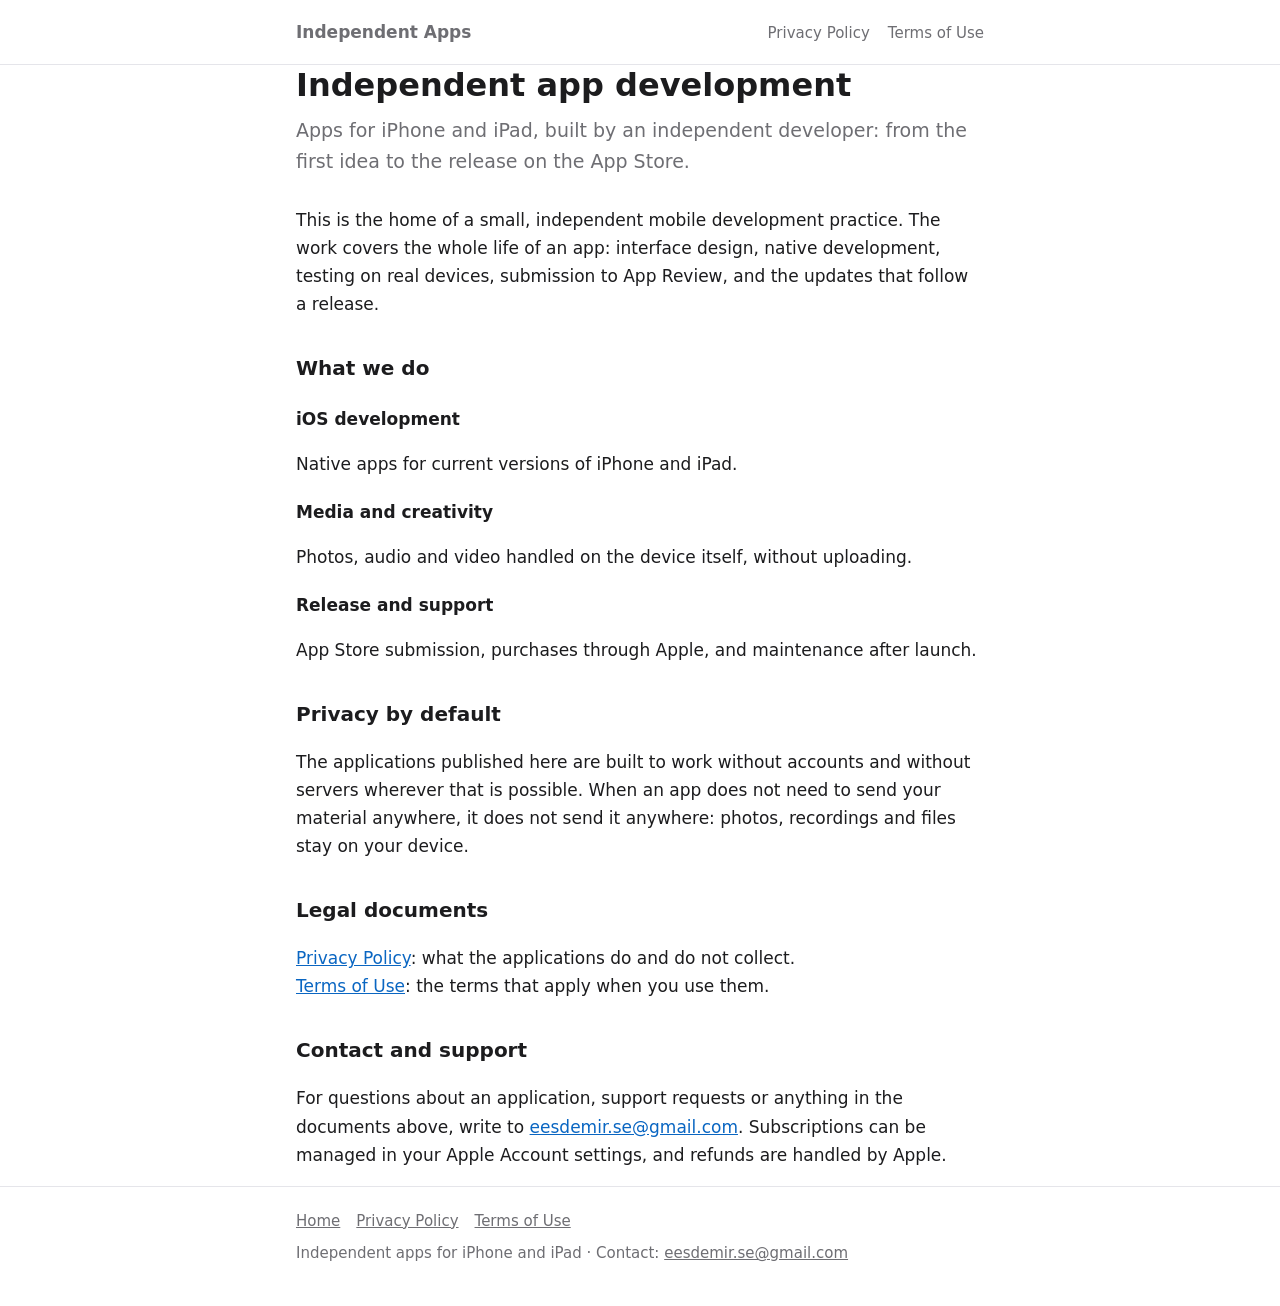
==== commit 71422184: "Adapt legal pages to the structure of the previous site Co-Authored-By: Claude Fable 5.1 <noreply@an" ====
--- a/index.html
+++ b/index.html
@@ -3,22 +3,57 @@
 <head>
 <meta charset="utf-8">
 <meta name="viewport" content="width=device-width, initial-scale=1">
-<title>Apps</title>
-<meta name="description" content="Privacy Policy, Terms of Use and support for our apps.">
+<title>Independent App Development</title>
+<meta name="description" content="Independent development of apps for iPhone and iPad: design, development and release on the App Store.">
 <link rel="stylesheet" href="/style.css">
 </head>
 <body>
-<nav><a href="/">Home</a><a href="/privacy/">Privacy Policy</a><a href="/terms/">Terms of Use</a></nav>
 
-<h1>Apps</h1>
-<p>Legal documents and support for the apps published under this developer account on the App Store.</p>
+<header class="site">
+  <div class="wrap">
+    <a class="home" href="/">Independent Apps</a>
+    <nav>
+      <a href="/privacy/">Privacy Policy</a>
+      <a href="/terms/">Terms of Use</a>
+    </nav>
+  </div>
+</header>
 
-<h2>Documents</h2>
-<p><a href="/privacy/">Privacy Policy</a><br><a href="/terms/">Terms of Use</a></p>
+<main class="wrap">
+  <h1>Independent app development</h1>
+  <p class="lede">Apps for iPhone and iPad, built by an independent developer: from the first idea to the release on the App Store.</p>
 
-<h2 id="support">Support</h2>
-<p>For questions or help with an app, email <a href="mailto:eesdemir.se@gmail.com">eesdemir.se@gmail.com</a>. Subscriptions can be managed in your Apple Account settings, and refunds are handled by Apple.</p>
+  <p>This is the home of a small, independent mobile development practice. The work covers the whole life of an app: interface design, native development, testing on real devices, submission to App Review, and the updates that follow a release.</p>
 
-<footer><a href="/privacy/">Privacy Policy</a> · <a href="/terms/">Terms of Use</a> · <a href="mailto:eesdemir.se@gmail.com">Support</a></footer>
+  <h2>What we do</h2>
+  <h3>iOS development</h3>
+  <p>Native apps for current versions of iPhone and iPad.</p>
+  <h3>Media and creativity</h3>
+  <p>Photos, audio and video handled on the device itself, without uploading.</p>
+  <h3>Release and support</h3>
+  <p>App Store submission, purchases through Apple, and maintenance after launch.</p>
+
+  <h2>Privacy by default</h2>
+  <p>The applications published here are built to work without accounts and without servers wherever that is possible. When an app does not need to send your material anywhere, it does not send it anywhere: photos, recordings and files stay on your device.</p>
+
+  <h2>Legal documents</h2>
+  <p><a href="/privacy/">Privacy Policy</a>: what the applications do and do not collect.<br>
+  <a href="/terms/">Terms of Use</a>: the terms that apply when you use them.</p>
+
+  <h2 id="support">Contact and support</h2>
+  <p>For questions about an application, support requests or anything in the documents above, write to <a href="mailto:eesdemir.se@gmail.com">eesdemir.se@gmail.com</a>. Subscriptions can be managed in your Apple Account settings, and refunds are handled by Apple.</p>
+</main>
+
+<footer class="site">
+  <div class="wrap">
+    <nav>
+      <a href="/">Home</a>
+      <a href="/privacy/">Privacy Policy</a>
+      <a href="/terms/">Terms of Use</a>
+    </nav>
+    <div>Independent apps for iPhone and iPad &middot; Contact: <a href="mailto:eesdemir.se@gmail.com">eesdemir.se@gmail.com</a></div>
+  </div>
+</footer>
+
 </body>
 </html>
--- a/style.css
+++ b/style.css
@@ -1,20 +1,113 @@
-body {
-  max-width: 680px;
-  margin: 0 auto;
-  padding: 24px 16px 48px;
-  font: 17px/1.6 system-ui, -apple-system, "Segoe UI", Roboto, Helvetica, Arial, sans-serif;
-  color: #1c1c1e;
-  background: #fff;
+:root {
+  --bg: #ffffff;
+  --surface: #f5f5f7;
+  --text: #1c1c1e;
+  --muted: #6e6e73;
+  --line: #e5e5ea;
+  --accent: #0a66c2;
 }
 
 @media (prefers-color-scheme: dark) {
-  body { color: #e5e5ea; background: #000; }
-  a { color: #6fa8ff; }
+  :root {
+    --bg: #000000;
+    --surface: #1c1c1e;
+    --text: #e5e5ea;
+    --muted: #98989d;
+    --line: #2c2c2e;
+    --accent: #6fa8ff;
+  }
 }
 
-nav a { margin-right: 16px; }
-h1 { font-size: 28px; margin: 32px 0 4px; }
-h2 { font-size: 19px; margin: 28px 0 6px; }
-p { margin: 0 0 12px; }
-.date { color: #6e6e73; margin-bottom: 24px; }
-footer { margin-top: 48px; color: #6e6e73; font-size: 15px; }
+* { box-sizing: border-box; }
+
+html { -webkit-text-size-adjust: 100%; }
+
+body {
+  margin: 0;
+  background: var(--bg);
+  color: var(--text);
+  font: 17px/1.65 system-ui, -apple-system, BlinkMacSystemFont, "Segoe UI", Roboto, Helvetica, Arial, sans-serif;
+}
+
+.wrap {
+  max-width: 720px;
+  margin: 0 auto;
+  padding: 0 16px;
+}
+
+header.site {
+  border-bottom: 1px solid var(--line);
+  padding: 18px 0;
+}
+
+header.site .wrap {
+  display: flex;
+  flex-wrap: wrap;
+  gap: 8px 20px;
+  align-items: baseline;
+  justify-content: space-between;
+}
+
+header.site a { color: var(--muted); text-decoration: none; }
+header.site a:hover { color: var(--accent); }
+header.site nav { display: flex; gap: 18px; font-size: 15px; }
+
+.home { color: var(--text); font-weight: 600; }
+
+main { padding: 40px 0 56px; }
+
+h1 {
+  font-size: 32px;
+  line-height: 1.25;
+  margin: 0 0 10px;
+}
+
+h2 {
+  font-size: 20px;
+  margin: 34px 0 10px;
+}
+
+h3 { font-size: 17px; margin: 20px 0 6px; }
+
+.lede {
+  font-size: 19px;
+  color: var(--muted);
+  margin: 0 0 28px;
+}
+
+.updated {
+  color: var(--muted);
+  font-size: 15px;
+  margin: 0 0 28px;
+}
+
+ul { padding-left: 22px; }
+li { margin: 6px 0; }
+
+a { color: var(--accent); }
+
+.card {
+  background: var(--surface);
+  border: 1px solid var(--line);
+  border-radius: 12px;
+  padding: 16px 18px;
+  margin: 24px 0;
+}
+
+.card p:first-child { margin-top: 0; }
+.card p:last-child { margin-bottom: 0; }
+
+footer.site {
+  border-top: 1px solid var(--line);
+  padding: 22px 0 40px;
+  color: var(--muted);
+  font-size: 15px;
+}
+
+footer.site nav { display: flex; flex-wrap: wrap; gap: 16px; margin-bottom: 8px; }
+footer.site a { color: var(--muted); }
+
+@media (max-width: 480px) {
+  h1 { font-size: 27px; }
+  main { padding: 32px 0 44px; }
+}
